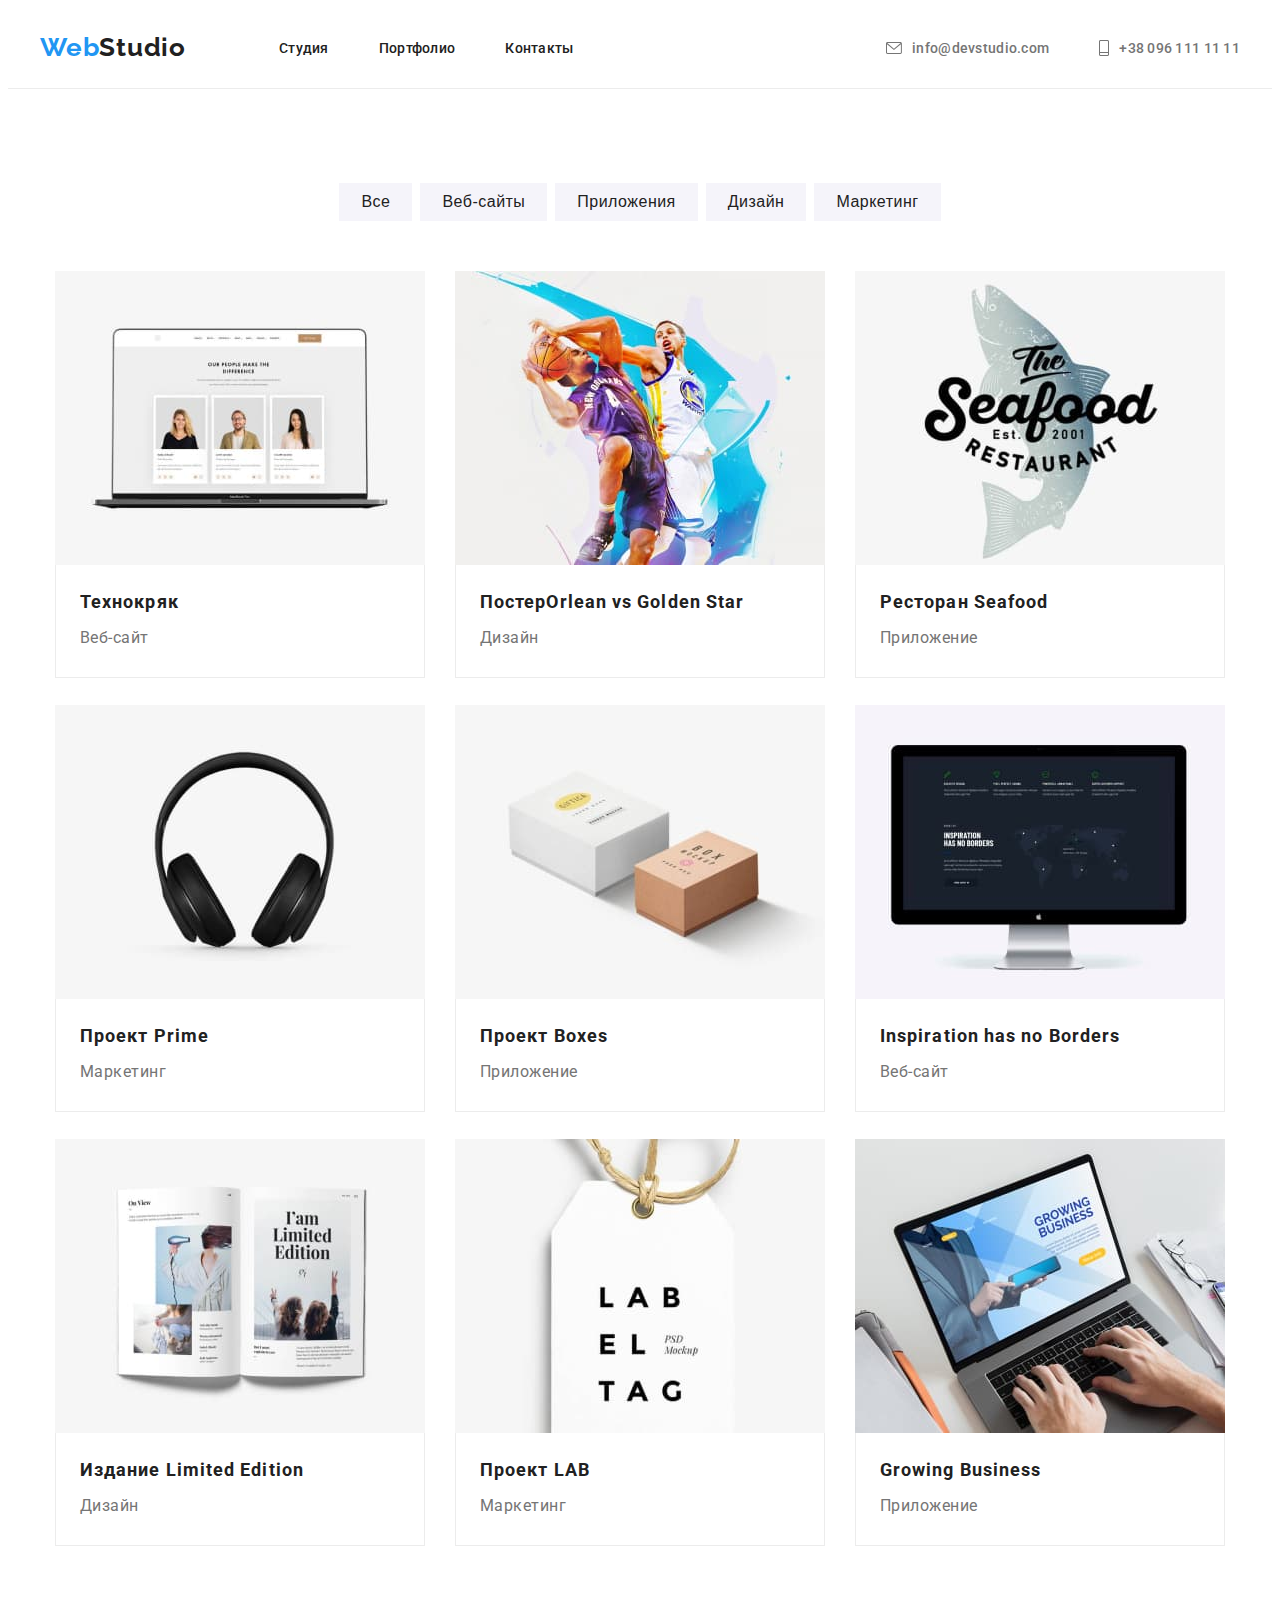
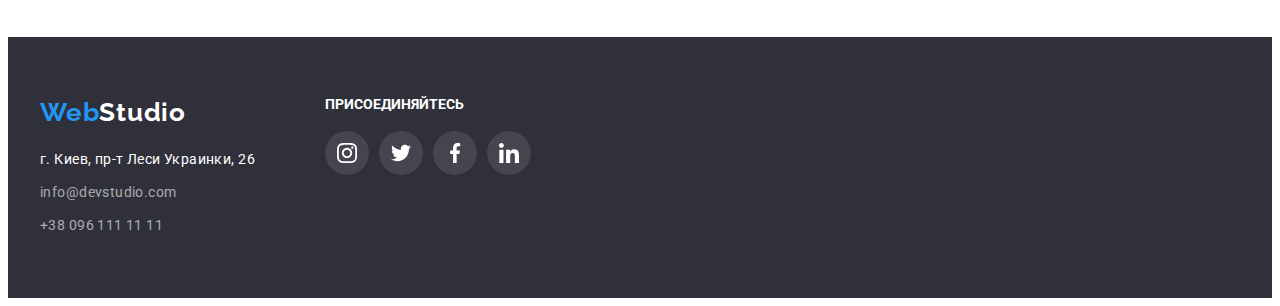
==== portfolio.html @ 46af0da9 "add" ====
<!DOCTYPE html>
<html lang="ru">

<head>
  <meta charset="UTF-8" />
  <meta http-equiv="X-UA-Compatible" content="IE=edge" />
  <meta name="viewport" content="width=, initial-scale=1.0" />
  <title>Document</title>
  <link href="https://fonts.googleapis.com/css2?family=Raleway:wght@700&family=Roboto:wght@400;500;700;900&display=swap"
    rel="stylesheet">
  <link rel="stylesheet" href="https://cdnjs.cloudflare.com/ajax/libs/modern-normalize/1.1.0/modern-normalize.min.css"
    integrity="sha512-wpPYUAdjBVSE4KJnH1VR1HeZfpl1ub8YT/NKx4PuQ5NmX2tKuGu6U/JRp5y+Y8XG2tV+wKQpNHVUX03MfMFn9Q=="
    crossorigin="anonymous" referrerpolicy="no-referrer" />
  <link rel="stylesheet" href="./css/styles.css" />
</head>

<body>
  <header class="header">
    <div class="container header-container">
      <nav class="header-navigation">
        <a lang="en" class="link header-web-logo" href="./index.html">Web<span
            class="header-Studio-logo">Studio</span></a>
        <ul class="list header-list">
          <li class="header-item"><a class="link header-link" href="./index.html">Студия</a></li>
          <li class="header-item"><a class="link header-link" href="./portfolio.html">Портфолио</a></li>
          <li class="header-item"><a class="link header-link" href="">Контакты</a></li>
        </ul>
      </nav>
      <ul class="header-connect-list list">
        <li class="header-connect-item"><a class="header-mailto link" href="mailto:info@devstudio.com">
            <svg class="header-connect-icon-mailto" width="16" height="12">
              <use href="./image/icons.svg#icon-mail"></use>
            </svg>info@devstudio.com</a>
        </li>
        <li class="header-connect-item"><a class="header-tel-link link" href="tel:+380961111111">
            <svg class="header-connect-icon-tel" width="10" height="16">
              <use href="./image/icons.svg#icon-tel"></use>
            </svg>+38 096 111 11 11</a>
        </li>
      </ul>
    </div>
  </header>
  <main>
    <section class="studio">
      <div class="container studio-container">
        <h1 class="visually-hidden">Скрытый заголовок</h1>
        <ul class="studio-list-btn list">
          <li class="studio-item-btn"><button class="studio-btn" type="button">Все</button></li>
          <li class="studio-item-btn"><button class="studio-btn" type="button">Веб-сайты</button></li>
          <li class="studio-item-btn"><button class="studio-btn" type="button">Приложения</button></li>
          <li class="studio-item-btn"><button class="studio-btn" type="button">Дизайн</button></li>
          <li class="studio-item-btn"><button class="studio-btn" type="button">Маркетинг</button></li>
        </ul>
        <ul class="studio-list list">
          <li class="studio-item">
            <a class="link studio-link">
              <img class="studio-item-img" src="./image/img8.jpg" alt="монитор компьютера с фотографиями" width="370"
                height="294" />
              <div class="studio-card-image">
                <h3 class="studio-title">Технокряк</h3>
                <p class="studio-text">Веб-сайт</p>
              </div>
            </a>
          </li>
          <li class="studio-item">
            <a class="link studio-link">
              <img class="studio-item-img" src="./image/img9.jpg" alt="два баскетболиста борются за мяч" width="370"
                height="294" />
              <div class="studio-card-image">
                <h3 class="studio-title">Постер<span lang="en">Orlean vs Golden Star</span> </h3>
                <p class="studio-text">Дизайн</p>
              </div>
            </a>
          </li>
          <li class="studio-item">
            <a class="link studio-link">
              <img class="studio-item-img" src="./image/img10.jpg" alt="логотип ресторана SeaFood" width="370"
                height="294" />
              <div class="studio-card-image">
                <h3 class="studio-title">Ресторан <span lang="en">Seafood</span></h3>
                <p class="studio-text">Приложение</p>
              </div>
            </a>
          </li>
          <li class="studio-item">
            <a class="link studio-link">
              <img class="studio-item-img" src="./image/img11.jpg" alt="наушники" width="370" height="294" />
              <div class="studio-card-image">
                <h3 class="studio-title">Проект <span lang="en"></span>Prime</h3>
                <p class="studio-text">Маркетинг</p>
              </div>
            </a>
          </li>
          <li class="studio-item">
            <a class="link studio-link">
              <img class="studio-item-img" src="./image/img12.jpg" alt="две коробки" width="370" height="294">
              <div class="studio-card-image">
                <h3 class="studio-title">Проект <span lang="en">Boxes</span></h3>
                <p class="studio-text">Приложение</p>
              </div>
            </a>
          </li>
          <li class="studio-item">
            <a class="link studio-link">
              <img class="studio-item-img" src="./image/img13.jpg" alt="экран монитора компьютера" width="370"
                height="294" />
              <div class="studio-card-image">
                <h3 class="studio-title" lang="en">Inspiration has no Borders</h3>
                <p class="studio-text">Веб-сайт</p>
              </div>
            </a>
          </li>
          <li class="studio-item">
            <a class="link studio-link">
              <img class="studio-item-img" src="./image/img14.jpg" alt="открытая книга" width="370" height="294" />
              <div class="studio-card-image">
                <h3 class="studio-title">Издание <span lang="en">Limited Edition</span></h3>
                <p class="studio-text">Дизайн</p>
              </div>
            </a>
          </li>
          <li class="studio-item">
            <a class="link studio-link">
              <img class="studio-item-img" src="./image/img15.jpg" alt="товарный ярлык" width="370" height="294" />
              <div class="studio-card-image">
                <h3 class="studio-title">Проект <span lang="en">LAB</span></h3>
                <p class="studio-text">Маркетинг</p>
              </div>
            </a>
          </li>
          <li class="studio-item">
            <a class="link studio-link">
              <img class="studio-item-img" src="./image/img16.jpg" alt="человек работает за ноутбуком" width="370"
                height="294" />
              <div class="studio-card-image">
                <h3 class="studio-title" lang="en">Growing Business</h3>
                <p class="studio-text">Приложение</p>
              </div>
            </a>
          </li>
        </ul>
      </div>
    </section>
  </main>
  <footer class="footer">
    <div class="container footer-container">
      <div class="footer-container-address">
        <a lang="en" class="link footer-web-logo" href="./index.html">Web<span
            class="footer-Studio-logo">Studio</span></a>
        <address class="footer-address">
          <ul class="footer-list list">
            <li class="footer-item">
              <a class="footer-link link" href="https://goo.gl/maps/U1iyjjEfAbTLzfu76" target="_blank"
                rel="noopener noreferrer">г. Киев, пр-т Леси Украинки, 26
              </a>
            </li>
            <li class="footer-item"><a class="footer-mailto link"
                href="mailto:info@devstudio.com">info@devstudio.com</a></li>
            <li class="footer-item"><a class="footer-tel link" href="tel:+380961111111">+38 096 111 11 11</a>
            </li>
          </ul>
        </address>
      </div>
      <div class="footer-container-link">
        <h3 class="footer-container-link-title">ПРИСОЕДИНЯЙТЕСЬ</h3>
        <ul class="footer-social-list list">
          <li class="footer-social-item">
            <a href="" class="footer-social-link link">
              <svg class="footer-social-icon" width="20" height="20">
                <use href="./image/icons.svg#icon-instagram"></use>
              </svg>
            </a>
          </li>
          <li class="footer-social-item">
            <a href="" class="footer-social-link link">
              <svg class="footer-social-icon" width="20" height="20">
                <use href="./image/icons.svg#icon-twitter"></use>
              </svg>
            </a>
          </li>
          <li class="footer-social-item">
            <a href="" class="footer-social-link link">
              <svg class="footer-social-icon" width="20" height="20">
                <use href="./image/icons.svg#icon-facebook"></use>
              </svg>
            </a>
          </li>
          <li class="footer-social-item">
            <a href="" class="footer-social-link link">
              <svg class="footer-social-icon" width="20" height="20">
                <use href="./image/icons.svg#icon-linkedin"></use>
              </svg>
            </a>
          </li>
        </ul>
      </div>
    </div>
  </footer>
</body>

</html>
---- css/styles.css ----
:root {
  --main-title-color: #ffffff;
  --second-title-color: #212121;
  --main-text-color: #757575;
  --second-text-color: rgba(255, 255, 255, 0.6);
  --accent-color: #2196f3;
  --main-btn-color: #ffffff;
  --second-btn-color: #212121;
  --main-header-text-color: #212121;
  --second-header-text-color: #757575;
  --second-accent-color: #188ce8;
  --second-section-color: #f5f4fa;
  --icon-color: #afb1b8;
}

p,
h1,
h2,
h3,
h4,
h5,
h6 {
  margin: 0;
}

ul {
  margin: 0;
  padding: 0;
}

img {
  display: block;
  max-width: 100%;
}

.container {
  width: 1200px;
  padding-left: 15px;
  padding-right: 15px;
  margin: 0 auto;
}

body {
  font-family: "Roboto", sans-serif;
  color: var(--main-text-color);
}

.list {
  list-style: none;
}

.link {
  text-decoration: none;
}

.visually-hidden {
  position: absolute;
  white-space: nowrap;
  width: 1px;
  height: 1px;
  overflow: hidden;
  border: 0;
  padding: 0;
  clip: rect(0 0 0 0);
  clip-path: inset(50%);
  margin: -1px;
}

/* !------------------------------header---------------------------------*/

.header {
  background: #ffffff;
  padding-top: 24px;
  padding-bottom: 25px;
  border-bottom: 1px solid #ececec;
}

.header-container {
  display: flex;
  align-items: center;
}

.header-navigation {
  display: flex;
  align-items: center;
}

.header-web-logo {
  font-family: Raleway;
  font-style: normal;
  font-weight: 700;
  font-size: 26px;
  line-height: 1.2;
  letter-spacing: 0.03em;
  color: var(--accent-color);
}

.header-Studio-logo {
  margin-right: 93px;
  color: var(--second-btn-color);
}

.header-list {
  display: flex;
}

.header-item:not(:last-child) {
  margin-right: 50px;
}

.header-link {
  padding-top: 31px;
  padding-bottom: 31px;

  font-weight: 500;
  font-size: 14px;
  line-height: 1.15;
  letter-spacing: 0.02em;
  color: var(--main-header-text-color);
}

.header-link:hover,
.header-link:focus {
  color: var(--accent-color);
}

.header-connect-list {
  display: flex;
  margin-left: auto;
}

.header-connect-item {
  display: flex;
  align-items: center;
}

.header-mailto {
  display: flex;
  align-items: center;
  font-weight: 500;
  font-size: 14px;
  line-height: 1.15;
  letter-spacing: 0.02em;
  color: var(--second-header-text-color);
}

.header-mailto:hover,
.header-mailto:focus {
  color: var(--accent-color);
}

.header-tel-link {
  display: flex;
  align-items: center;
  margin-left: 50px;

  font-weight: 500;
  font-size: 14px;
  line-height: 1.15;
  letter-spacing: 0.02em;
  color: var(--second-header-text-color);
}

.header-tel-link:hover,
.header-tel-.header-link:focus {
  color: var(--accent-color);
}

.header-connect-icon-mailto {
  fill: currentColor;
  align-items: center;
  margin-right: 10px;
}

.header-connect-icon-tel {
  fill: currentColor;
  align-items: center;
  margin-right: 10px;
}

/* !----------------------------hero-----------------------------------*/

.hero {
  background-image: linear-gradient(
      rgba(47, 48, 58, 0.4),
      rgba(47, 48, 58, 0.4)
    ),
    url("../image/hero-bg.jpg");
  background-color: #2f303a;
  padding-top: 200px;
  padding-bottom: 200px;
  max-width: 1600px;
  padding-left: 15px;
  padding-right: 15px;
  margin: 0 auto;
}

.hero-container {
  display: flex;
  width: 696px;
  margin-right: auto;
  margin-left: auto;
  margin-bottom: 30px;
  text-align: center;
}

.hero-container-btn {
  display: flex;
  width: 200px;
  margin-right: auto;
  margin-left: auto;
  text-align: center;
}

.hero-title {
  font-weight: 900;
  font-size: 44px;
  line-height: 1.36;
  letter-spacing: 0.06em;
  text-transform: uppercase;
  color: var(--main-title-color);
}

.hero-btn {
  width: 200px;
  height: 50px;
  padding: 0;
  border: 0;

  cursor: pointer;
  background-color: var(--accent-color);
  font-weight: 700;
  font-size: 16px;
  line-height: 1.87;
  letter-spacing: 0.06em;
  color: var(--main-btn-color);
}

.hero-btn:hover,
.hero-btn:focus {
  color: var(--main-btn-color);
  background-color: var(--second-accent-color);
}

/* !-------------------------------benefits------------------------------------*/

.benefits {
  padding-top: 94px;
  padding-bottom: 94px;
  background-color: var(--main-btn-color);
}

.benefits-list {
  display: flex;
}

.benefits-container {
  display: flex;
}

.benefits-item-icon {
  display: flex;
  width: 270px;
  height: 120px;
  align-items: center;
  justify-content: center;
  margin-bottom: 30px;
  background-color: var(--second-section-color);
}

.benefits-item:not(:last-child) {
  margin-right: 30px;
}

.benefits-title {
  margin-bottom: 10px;
  width: 270px;

  font-weight: 700;
  font-size: 14px;
  line-height: 1.15;
  letter-spacing: 0.03em;
  text-transform: uppercase;
  color: var(--second-title-color);
}

.benefits-text {
  font-weight: normal;
  font-size: 14px;
  line-height: 1.71;
  letter-spacing: 0.03em;
  color: var(--main-text-color);
}

/* !---------------------about-----------------------------------*/

.about {
  padding-bottom: 94px;
  background-color: var(--main-btn-color);
}

.about-title {
  margin-bottom: 50px;
  width: 377px;
  text-align: center;
  margin-left: auto;
  margin-right: auto;

  font-weight: 700;
  font-size: 36px;
  line-height: 1.17;
  letter-spacing: 0.03em;
  color: var(--second-title-color);
}

.about-container {
  text-align: center;
}

.about-list {
  display: flex;
}

.about-item:not(:last-child) {
  margin-right: 30px;
}

.about-item-img {
  display: block;
  max-width: 100%;
  height: auto;
}

/* !------------------------team-------------------------------------------*/

.team {
  padding-top: 94px;
  padding-bottom: 94px;
  background-color: var(--second-section-color);
}

.team-container {
  text-align: center;
}

.team-title {
  width: 265px;
  text-align: center;
  margin-left: auto;
  margin-right: auto;
  margin-bottom: 50px;

  font-weight: bold;
  font-size: 36px;
  line-height: 1.17;
  letter-spacing: 0.03em;
  color: #212121;
}

.team-list {
  display: flex;
}

.team-item-title {
  font-weight: 500;
  font-size: 16px;
  line-height: 1.19;
  letter-spacing: 0.03em;
  color: var(--second-title-color);
}

.team-item-text {
  font-weight: 400;
  font-size: 16px;
  line-height: 1.19;
  letter-spacing: 0.03em;
  color: var(--main-text-color);
}

.team-item:not(:last-child) {
  margin-right: 30px;
}

.team-item-text {
  padding-top: 10px;
  margin-bottom: 16px;
}

.team-item-img {
  display: block;
  max-width: 100%;
  height: auto;
}

.team-card-image {
  display: block;
  padding-top: 30px;
  padding-bottom: 30px;
  width: 270px;
  border-bottom-right-radius: 4px;
  border-bottom-left-radius: 4px;
  background-color: var(--main-title-color);
  box-shadow: 0px 2px rgba(0, 0, 0, 0.2), 0px 1px rgba(0, 0, 0, 0.14),
    0px 1px rgba(0, 0, 0, 0.12);
}

.team-social-list {
  display: flex;
  justify-content: center;
}

.team-social-item {
  width: 44px;
  height: 44px;
}

.team-social-item + .team-social-item {
  margin-left: 10px;
}

.team-social-link {
  width: 100%;
  height: 100%;
  border-radius: 50%;
  display: flex;
  align-items: center;
  justify-content: center;
  color: var(--icon-color);
}

.team-social-link:hover,
.team-social-link:focus {
  background-color: var(--accent-color);
  color: var(--main-title-color);
}

.team-social-icon {
  fill: currentColor;
}

/*  !---------------------CUSTOMERS---------------------- */

.customers {
  padding-top: 94px;
  padding-bottom: 94px;
  background-color: var(--main-btn-color);
}

.customers-container {
}

.customers-title {
  margin-bottom: 50px;

  font-weight: 700;
  font-size: 36px;
  line-height: 1.17;
  line-height: 100%;
  text-align: center;
  color: var(--second-title-color);
}

.customers-list {
  display: flex;
  justify-content: space-between;
}

.customers-item {
  display: flex;
  }

.customers-link {
  display: flex;
  width: 170px;
  height: 92px;
  border: 1px solid #afb1b8;
  border-radius: 4px;
  justify-content: center;
  align-items: center;
  color: var(--icon-color);
}

.customers-link:hover,
.customers-link:focus {
  padding: 16px 32px 16px 32px;
  background-color: var(--main-title-color);
  color: var(--accent-color);
  border: 1px solid var(--accent-color); 
}

.customers-svg {
  display: flex;
  width: 106px;
  height: 60px;
  fill: currentColor;
}

/* !--------------------------footer------------------------------------------*/

.footer {
  /* display: flex; */
  padding-top: 60px;
  padding-bottom: 60px;
  background-color: #2f303a;
}

.footer-container {
  /* display: block; */
  display: flex;
  /* justify-contact: baseline; */
}

.footer-web-logo {
  font-family: Raleway;
  font-style: normal;
  font-weight: 700;
  font-size: 26px;
  line-height: 1.2;
  letter-spacing: 0.03em;
  color: var(--accent-color);
}

.footer-Studio-logo {
  color: var(--main-title-color);
}

.footer-address {
  margin-top: 20px;
}

.footer-item:not(:last-child) {
  margin-bottom: 9px;
}

.footer-link {
  font-style: normal;
  font-weight: 400;
  font-size: 14px;
  line-height: 1.71;
  letter-spacing: 0.03em;
  color: #ffffff;
}

.footer-container-link {
  margin-left: 70px;
}

.footer-container-link-title {
  font-size: 14px;
  line-height: 1.14;
  line-height: 100%;
  vertical-align: Top;
  color: var(--main-title-color);
}

.footer-link:hover,
.footer-link:focus {
  color: var(--accent-color);
}

.footer-mailto {
  font-style: normal;
  font-weight: 400;
  font-size: 14px;
  line-height: 1.71;
  letter-spacing: 0.03em;
  color: var(--second-text-color);
}

.footer-mailto:hover,
.footer-mailto:focus {
  color: var(--accent-color);
}

.footer-tel {
  font-style: normal;
  font-weight: 400;
  font-size: 14px;
  line-height: 1.71;
  letter-spacing: 0.03em;
  color: var(--second-text-color);
}

.footer-tel:hover,
.footer-tel:focus {
  color: var(--accent-color);
}

.footer-social-list {
  display: flex;
}

.footer-social-link {
  width: 100%;
  height: 100%;
  border-radius: 50%;
  display: flex;
  align-items: center;
  justify-content: center;
  color: var(--main-title-color);
  background-color: rgba(255, 255, 255, 0.1);
}

.footer-social-item {
  margin-top: 20px;
  width: 44px;
  height: 44px;
}

.footer-social-item:not(:last-child) {
  margin-right: 10px;
}

.footer-social-link:hover,
.footer-social-link:focus {
  background-color: var(--accent-color);
  color: var(--main-title-color);
}

.footer-social-icon {
  fill: currentColor;
}

/* !-----------------------studio------------------------------------------*/

.studio {
  padding-top: 94px;
  padding-bottom: 94px;
  background-color: var(--main-btn-color);
}

.studio-container {
  display: block;
}

.studio-list {
  display: flex;
  flex-wrap: wrap;
  justify-content: center;
}

.studio-list-btn {
  display: flex;
  justify-content: center;
  margin-bottom: 50px;
}

.studio-item {
  width: 370px;
  margin-right: 30px;
  margin-bottom: 30px;
  }

.studio-item:nth-child(n + 7) {
  margin-bottom: 0;
}

.studio-item:nth-child(3n + 3) {
  margin-right: 0;
}

.studio-link {
  display: block;
  width: 370px;
  height: 404px;
  }

.studio-link:hover,
.studio-link:focus {
  box-shadow: 0px 1px 1px rgba(0, 0, 0, 0.12), 
  0px 4px 4px rgba(0, 0, 0, 0.06), 
  1px 4px 6px rgba(0, 0, 0, 0.16);
}

.studio-item-img {
  display: block;
  max-width: 100%;
  height: auto;
}

.studio-item-btn {
  display: flex;
}

.studio-item-btn:not(:last-child) {
  margin-right: 8px;
}

.studio-btn {
  display: flex;
  padding: 6px 22px 6px 22px;
  border-style: none;

  background-color: #f5f4fa;
  cursor: pointer;
  font-weight: 500;
  font-size: 16px;
  line-height: 1.62;
  letter-spacing: 0.03em;
  color: var(--second-title-color);
}

.studio-btn:hover,
.studio-btn:focus {
  color: var(--main-btn-color);
  background-color: var(--accent-color);
  box-shadow: 0px 2px rgba(0, 0, 0, 0.12), 0px 1px rgba(0, 0, 0, 0.08),
    0px 3px rgba(0, 0, 0, 0.1);
}

.studio-card-image {
  padding: 20px 24px 20px 24px;
  border: 1px solid #ececec;
  border-top: none;
  background-color: var(--main-title-color);
}

.studio-title {
  margin-bottom: 4px;

  font-weight: 700;
  font-size: 18px;
  line-height: 1.87;
  letter-spacing: 0.06em;
  color: var(--second-title-color);
}

.studio-text {
  margin-bottom: 4px;

  font-weight: 400;
  font-size: 16px;
  line-height: 1.87;
  letter-spacing: 0.03em;
  color: var(--main-text-color);
}
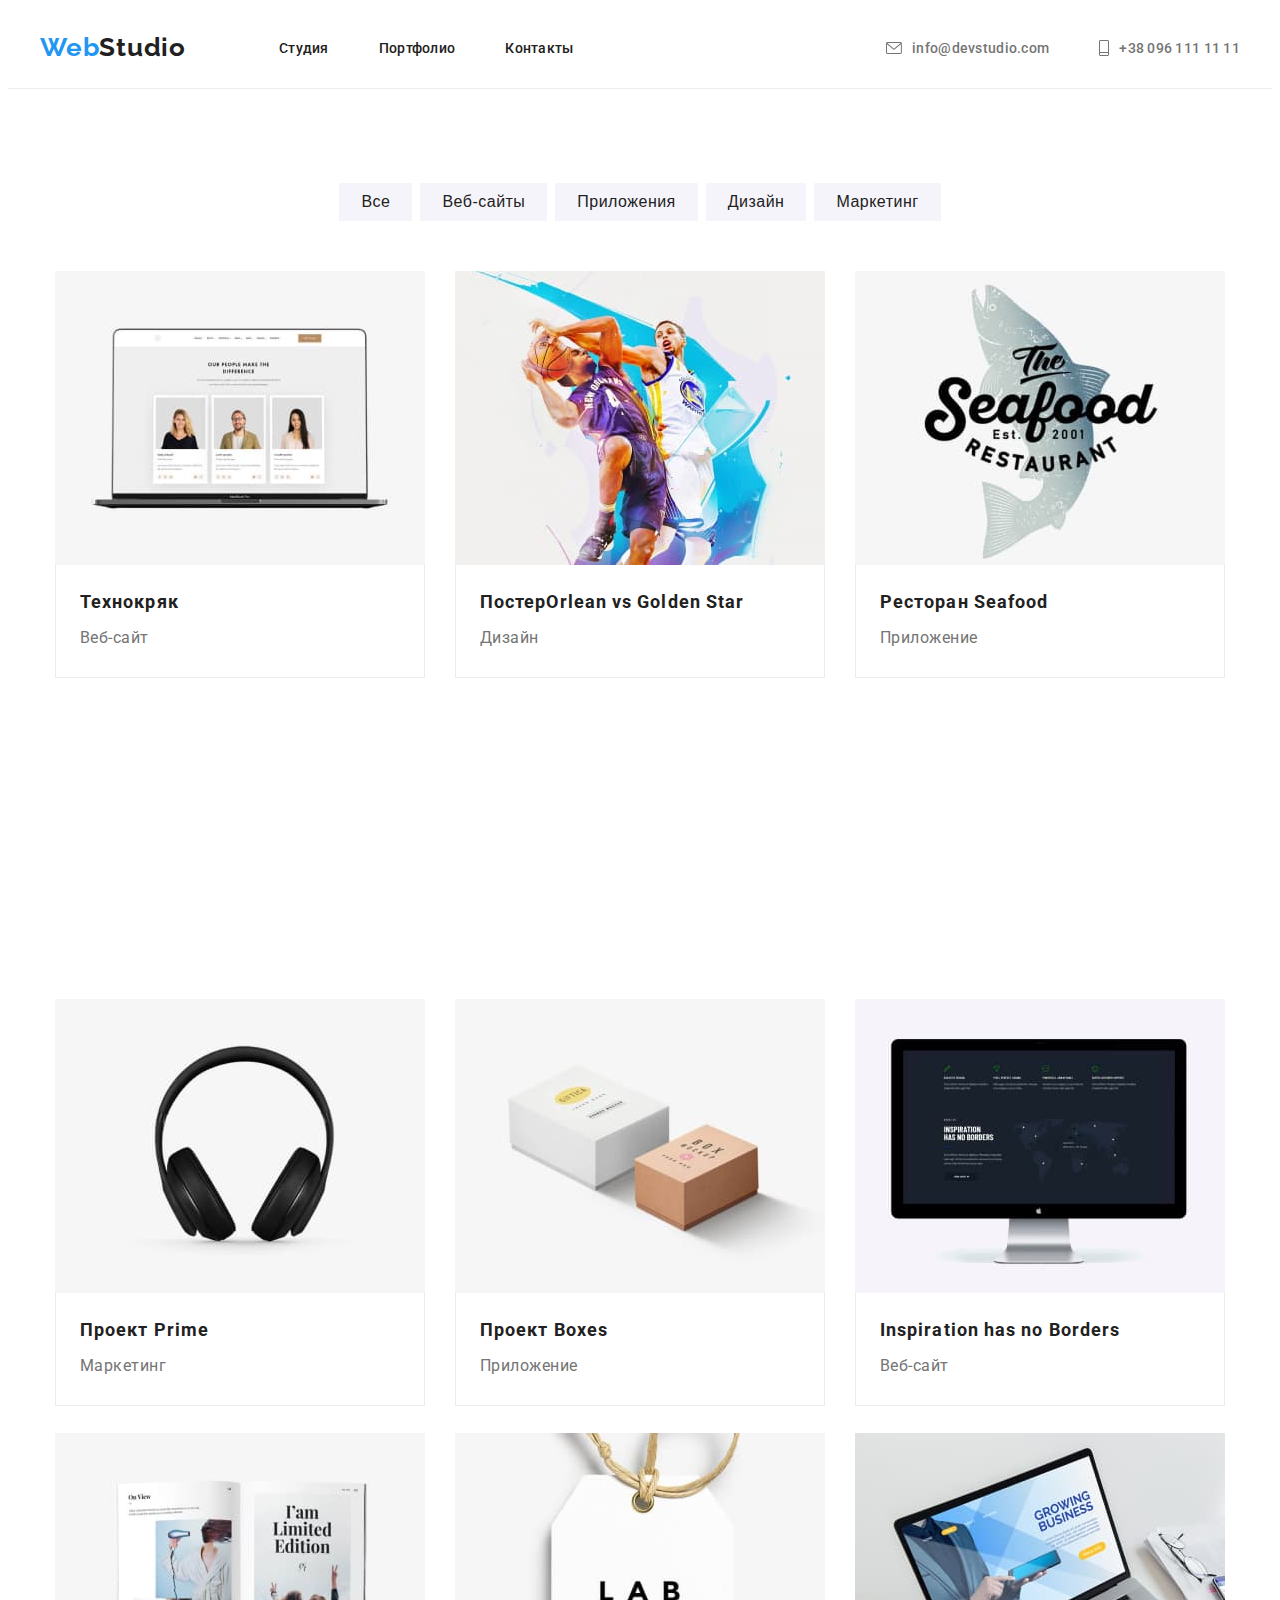
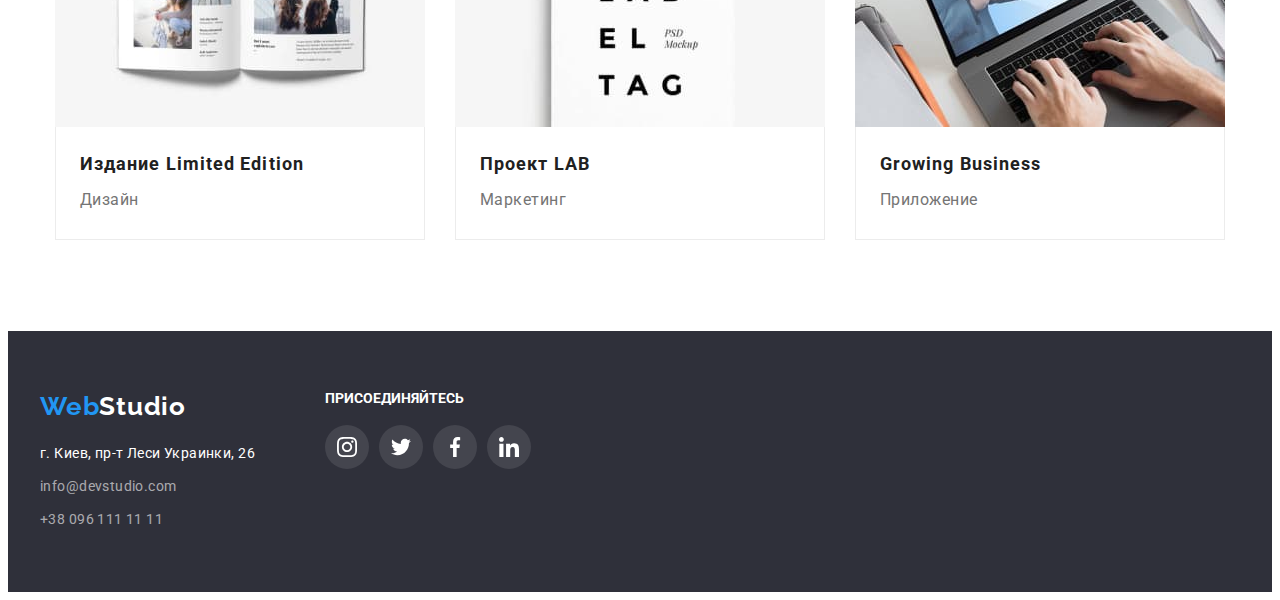
==== commit 2093fb49: "add text" ====
--- a/portfolio.html
+++ b/portfolio.html
@@ -53,18 +53,23 @@
         </ul>
         <ul class="studio-list list">
           <li class="studio-item">
-            <a class="link studio-link">
-              <img class="studio-item-img" src="./image/img8.jpg" alt="монитор компьютера с фотографиями" width="370"
-                height="294" />
-              <div class="studio-card-image">
-                <h3 class="studio-title">Технокряк</h3>
-                <p class="studio-text">Веб-сайт</p>
-              </div>
-            </a>
-          </li>
-          <li class="studio-item">
-            <a class="link studio-link">
-              <img class="studio-item-img" src="./image/img9.jpg" alt="два баскетболиста борются за мяч" width="370"
+            <div class="studio-item-wrap">
+            <a class="link studio-link"><img class="studio-item-img" src="./image/img8.jpg" alt="монитор компьютера с фотографиями" width="370" height="294" />
+            <p class="studio-item-text">Технокряк это современная площадка распространения коронавируса.
+              Компании используют эту платформу для цифрового шпионажа и атак на защищённые сервера конкурентов.</p>
+            </div>
+            
+          
+            <div class="studio-card-image">
+              <h3 class="studio-title">Технокряк</h3>
+              <p class="studio-text">Веб-сайт</p>
+            </div>
+          </a>
+            
+            </li>
+            <li class="studio-item">
+              <a class="link studio-link">
+                <img class="studio-item-img" src="./image/img9.jpg" alt="два баскетболиста борются за мяч" width="370"
                 height="294" />
               <div class="studio-card-image">
                 <h3 class="studio-title">Постер<span lang="en">Orlean vs Golden Star</span> </h3>
--- a/css/styles.css
+++ b/css/styles.css
@@ -11,6 +11,7 @@
   --second-accent-color: #188ce8;
   --second-section-color: #f5f4fa;
   --icon-color: #afb1b8;
+  --timing-function: cubic-bezier(0.4, 0, 0.2, 1);
 }
 
 p,
@@ -66,7 +67,7 @@
   margin: -1px;
 }
 
-/* !------------------------------header---------------------------------*/
+/* !------------------------header---------------------------------*/
 
 .header {
   background: #ffffff;
@@ -112,6 +113,8 @@
   padding-top: 31px;
   padding-bottom: 31px;
 
+  position: relative;
+
   font-weight: 500;
   font-size: 14px;
   line-height: 1.15;
@@ -122,6 +125,27 @@
 .header-link:hover,
 .header-link:focus {
   color: var(--accent-color);
+}
+
+.header-link::after {
+  content: "";
+  position: absolute;
+  left: 0;
+  bottom: 0;
+
+  display: block;
+  width: 100%;
+  height: 4px;
+  background-color: var(--accent-color);
+
+  opacity: 0;
+  transition: opacity 250ms var(--timing-function);
+}
+
+.header-link:hover::after {
+  display: block;
+  background-color: var(--accent-color);
+  opacity: 1;
 }
 
 .header-connect-list {
@@ -321,6 +345,10 @@
   display: flex;
 }
 
+.about-item {
+  position: relative;
+}
+
 .about-item:not(:last-child) {
   margin-right: 30px;
 }
@@ -329,6 +357,25 @@
   display: block;
   max-width: 100%;
   height: auto;
+}
+
+.about-item-text {
+  position: absolute;
+  bottom: 0;
+  padding-top: 27px;
+  /* justify-content: center;
+  align-items: center;
+  text-align: center; */
+  width: 370px;
+  height: 70px;
+  background: rgba(47, 48, 58, 0.8);
+
+font-size: 14px;
+line-height: 1.14;
+text-align: center;
+letter-spacing: 0.03em;
+text-transform: uppercase;
+color: var(--main-btn-color);
 }
 
 /* !------------------------team-------------------------------------------*/
@@ -659,6 +706,10 @@
   margin-right: 0;
 }
 
+.studio-item:hover .studio-item-text {
+  transform: translateY(0);
+}
+
 .studio-link {
   display: block;
   width: 370px;
@@ -672,6 +723,29 @@
   1px 4px 6px rgba(0, 0, 0, 0.16);
 }
 
+.studio-item-wrap {
+    position: relative;
+  overflow: hidden;
+  height: 294px;
+}
+
+.studio-item-text {
+  position: absolute;
+  top: 0;
+  left: 0;
+  color: var(--main-title-color);
+  background-color: rgba(33, 150, 243, 0.9);
+  padding: 63px 24px 63px 24px;
+  overflow: auto;
+  transform: translateY(100%);
+  transition: transform 250ms var(--timing-function);
+
+  height: 100%;
+  font-size: 18px;
+line-height: 1.56;
+letter-spacing: 0.03em;
+}
+
 .studio-item-img {
   display: block;
   max-width: 100%;
@@ -704,8 +778,9 @@
 .studio-btn:focus {
   color: var(--main-btn-color);
   background-color: var(--accent-color);
-  box-shadow: 0px 2px rgba(0, 0, 0, 0.12), 0px 1px rgba(0, 0, 0, 0.08),
-    0px 3px rgba(0, 0, 0, 0.1);
+  box-shadow: 0px 3px 1px rgba(0, 0, 0, 0.1), 0px 1px 2px rgba(0, 0, 0, 0.08), 0px 2px 2px rgba(0, 0, 0, 0.12);
+border-radius: 4px;box-shadow: 0px 3px 1px rgba(0, 0, 0, 0.1), 0px 1px 2px rgba(0, 0, 0, 0.08), 0px 2px 2px rgba(0, 0, 0, 0.12);
+border-radius: 4px;
 }
 
 .studio-card-image {
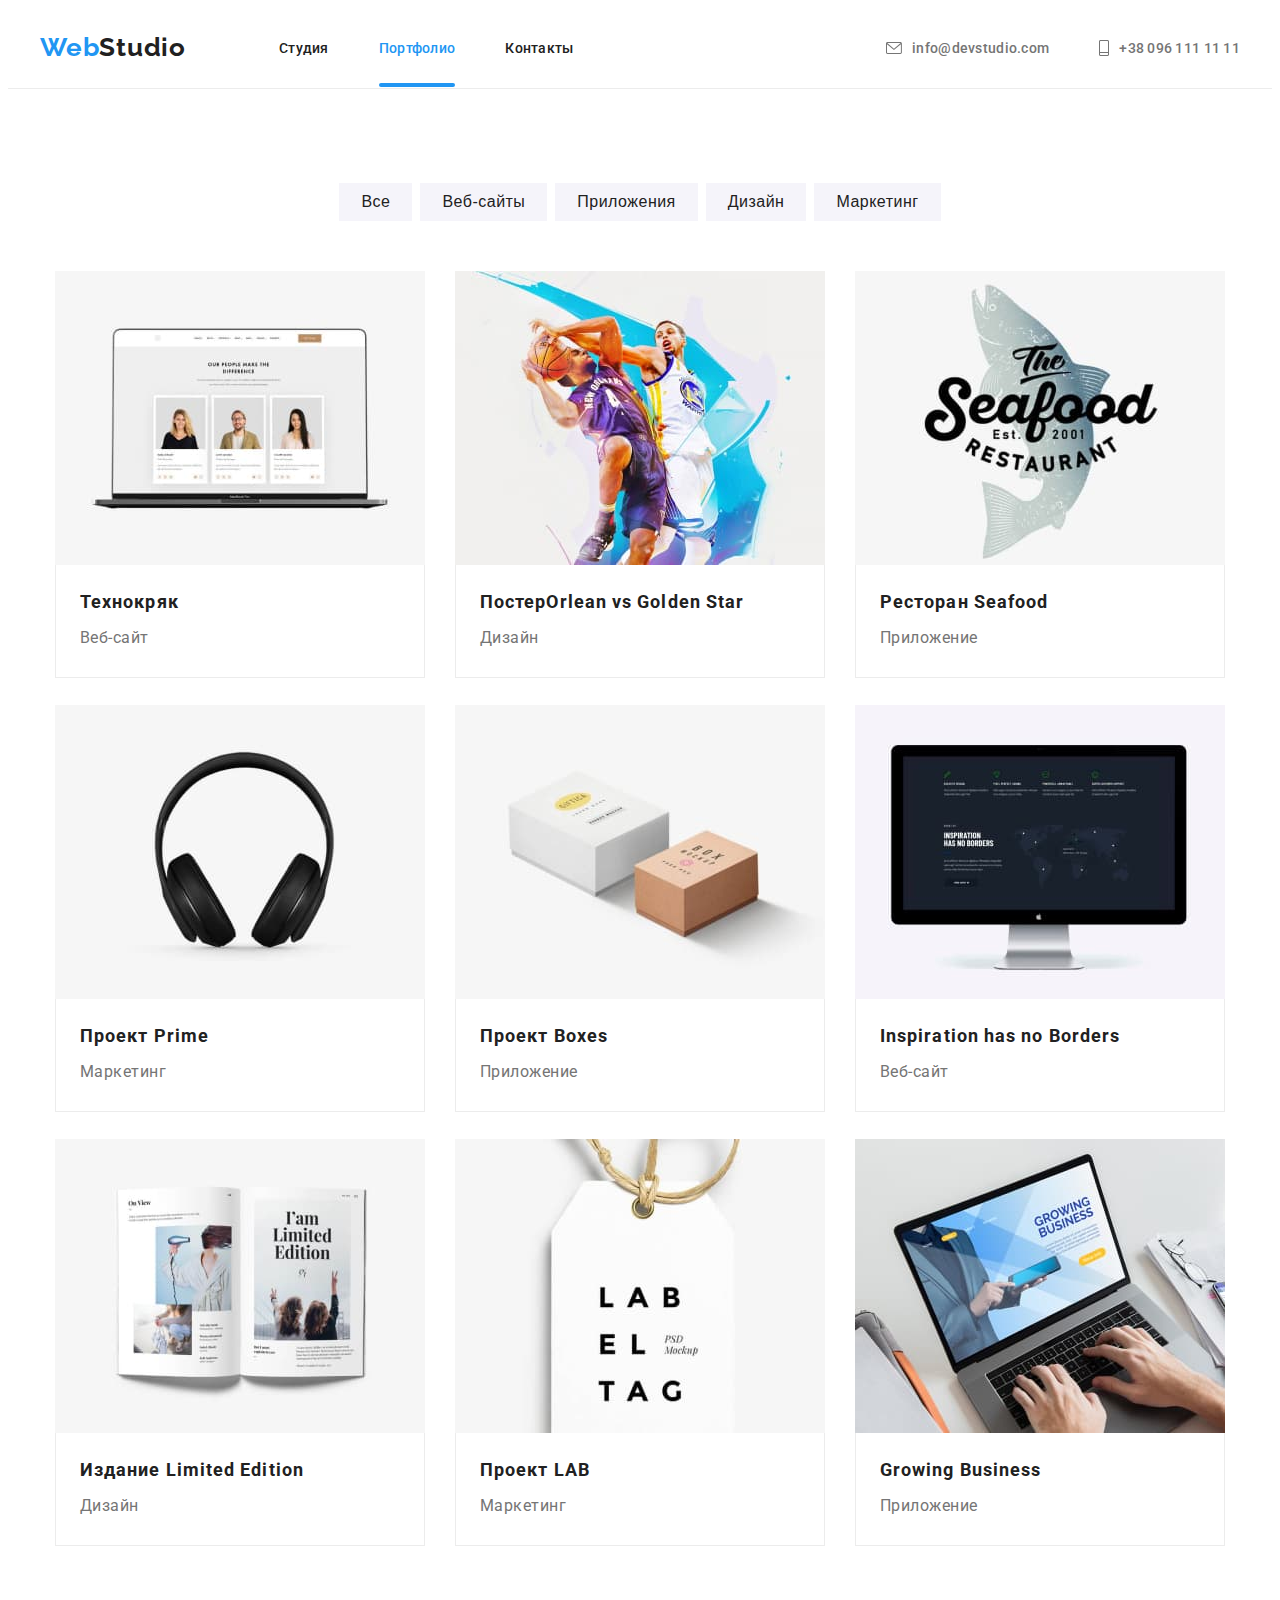
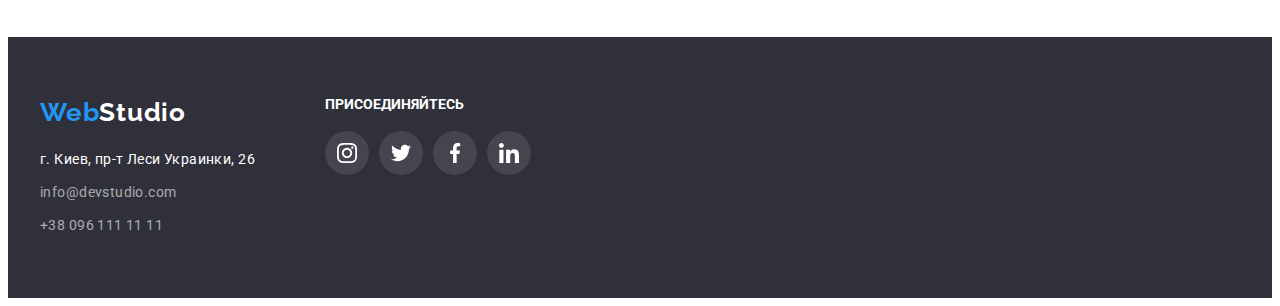
==== commit 18ca9f99: "seems finished" ====
--- a/portfolio.html
+++ b/portfolio.html
@@ -22,7 +22,7 @@
             class="header-Studio-logo">Studio</span></a>
         <ul class="list header-list">
           <li class="header-item"><a class="link header-link" href="./index.html">Студия</a></li>
-          <li class="header-item"><a class="link header-link" href="./portfolio.html">Портфолио</a></li>
+          <li class="header-item"><a class="link header-link current" href="./portfolio.html">Портфолио</a></li>
           <li class="header-item"><a class="link header-link" href="">Контакты</a></li>
         </ul>
       </nav>
@@ -53,24 +53,27 @@
         </ul>
         <ul class="studio-list list">
           <li class="studio-item">
-            <div class="studio-item-wrap">
-            <a class="link studio-link"><img class="studio-item-img" src="./image/img8.jpg" alt="монитор компьютера с фотографиями" width="370" height="294" />
-            <p class="studio-item-text">Технокряк это современная площадка распространения коронавируса.
-              Компании используют эту платформу для цифрового шпионажа и атак на защищённые сервера конкурентов.</p>
-            </div>
-            
-          
-            <div class="studio-card-image">
-              <h3 class="studio-title">Технокряк</h3>
-              <p class="studio-text">Веб-сайт</p>
-            </div>
-          </a>
-            
-            </li>
-            <li class="studio-item">
-              <a class="link studio-link">
+            <a class="link studio-link">
+              <div class="studio-item-wrap">
+                <img class="studio-item-img" src="./image/img8.jpg" alt="монитор компьютера с фотографиями" width="370"
+                  height="294" />
+                <p class="studio-item-text">Технокряк это современная площадка распространения коронавируса.
+                  Компании используют эту платформу для цифрового шпионажа и атак на защищённые сервера конкурентов.</p>
+              </div>
+              <div class="studio-card-image">
+                <h3 class="studio-title">Технокряк</h3>
+                <p class="studio-text">Веб-сайт</p>
+              </div>
+            </a>
+          </li>
+          <li class="studio-item">
+            <a class="link studio-link">
+              <div class="studio-item-wrap">
                 <img class="studio-item-img" src="./image/img9.jpg" alt="два баскетболиста борются за мяч" width="370"
-                height="294" />
+                  height="294" />
+                <p class="studio-item-text">Технокряк это современная площадка распространения коронавируса.
+                  Компании используют эту платформу для цифрового шпионажа и атак на защищённые сервера конкурентов.</p>
+              </div>
               <div class="studio-card-image">
                 <h3 class="studio-title">Постер<span lang="en">Orlean vs Golden Star</span> </h3>
                 <p class="studio-text">Дизайн</p>
@@ -79,8 +82,12 @@
           </li>
           <li class="studio-item">
             <a class="link studio-link">
-              <img class="studio-item-img" src="./image/img10.jpg" alt="логотип ресторана SeaFood" width="370"
-                height="294" />
+              <div class="studio-item-wrap">
+                <img class="studio-item-img" src="./image/img10.jpg" alt="логотип ресторана SeaFood" width="370"
+                  height="294" />
+                <p class="studio-item-text">Технокряк это современная площадка распространения коронавируса.
+                  Компании используют эту платформу для цифрового шпионажа и атак на защищённые сервера конкурентов.</p>
+              </div>
               <div class="studio-card-image">
                 <h3 class="studio-title">Ресторан <span lang="en">Seafood</span></h3>
                 <p class="studio-text">Приложение</p>
@@ -89,7 +96,11 @@
           </li>
           <li class="studio-item">
             <a class="link studio-link">
-              <img class="studio-item-img" src="./image/img11.jpg" alt="наушники" width="370" height="294" />
+              <div class="studio-item-wrap">
+                <img class="studio-item-img" src="./image/img11.jpg" alt="наушники" width="370" height="294" />
+                <p class="studio-item-text">Технокряк это современная площадка распространения коронавируса.
+                  Компании используют эту платформу для цифрового шпионажа и атак на защищённые сервера конкурентов.</p>
+              </div>
               <div class="studio-card-image">
                 <h3 class="studio-title">Проект <span lang="en"></span>Prime</h3>
                 <p class="studio-text">Маркетинг</p>
@@ -98,7 +109,11 @@
           </li>
           <li class="studio-item">
             <a class="link studio-link">
-              <img class="studio-item-img" src="./image/img12.jpg" alt="две коробки" width="370" height="294">
+              <div class="studio-item-wrap">
+                <img class="studio-item-img" src="./image/img12.jpg" alt="две коробки" width="370" height="294">
+                <p class="studio-item-text">Технокряк это современная площадка распространения коронавируса.
+                  Компании используют эту платформу для цифрового шпионажа и атак на защищённые сервера конкурентов.</p>
+              </div>
               <div class="studio-card-image">
                 <h3 class="studio-title">Проект <span lang="en">Boxes</span></h3>
                 <p class="studio-text">Приложение</p>
@@ -107,8 +122,12 @@
           </li>
           <li class="studio-item">
             <a class="link studio-link">
-              <img class="studio-item-img" src="./image/img13.jpg" alt="экран монитора компьютера" width="370"
-                height="294" />
+              <div class="studio-item-wrap">
+                <img class="studio-item-img" src="./image/img13.jpg" alt="экран монитора компьютера" width="370"
+                  height="294" />
+                <p class="studio-item-text">Технокряк это современная площадка распространения коронавируса.
+                  Компании используют эту платформу для цифрового шпионажа и атак на защищённые сервера конкурентов.</p>
+              </div>
               <div class="studio-card-image">
                 <h3 class="studio-title" lang="en">Inspiration has no Borders</h3>
                 <p class="studio-text">Веб-сайт</p>
@@ -117,7 +136,11 @@
           </li>
           <li class="studio-item">
             <a class="link studio-link">
-              <img class="studio-item-img" src="./image/img14.jpg" alt="открытая книга" width="370" height="294" />
+              <div class="studio-item-wrap">
+                <img class="studio-item-img" src="./image/img14.jpg" alt="открытая книга" width="370" height="294" />
+                <p class="studio-item-text">Технокряк это современная площадка распространения коронавируса.
+                  Компании используют эту платформу для цифрового шпионажа и атак на защищённые сервера конкурентов.</p>
+              </div>
               <div class="studio-card-image">
                 <h3 class="studio-title">Издание <span lang="en">Limited Edition</span></h3>
                 <p class="studio-text">Дизайн</p>
@@ -126,7 +149,11 @@
           </li>
           <li class="studio-item">
             <a class="link studio-link">
-              <img class="studio-item-img" src="./image/img15.jpg" alt="товарный ярлык" width="370" height="294" />
+              <div class="studio-item-wrap">
+                <img class="studio-item-img" src="./image/img15.jpg" alt="товарный ярлык" width="370" height="294" />
+                <p class="studio-item-text">Технокряк это современная площадка распространения коронавируса.
+                  Компании используют эту платформу для цифрового шпионажа и атак на защищённые сервера конкурентов.</p>
+              </div>
               <div class="studio-card-image">
                 <h3 class="studio-title">Проект <span lang="en">LAB</span></h3>
                 <p class="studio-text">Маркетинг</p>
@@ -135,8 +162,12 @@
           </li>
           <li class="studio-item">
             <a class="link studio-link">
-              <img class="studio-item-img" src="./image/img16.jpg" alt="человек работает за ноутбуком" width="370"
-                height="294" />
+              <div class="studio-item-wrap">
+                <img class="studio-item-img" src="./image/img16.jpg" alt="человек работает за ноутбуком" width="370"
+                  height="294" />
+                <p class="studio-item-text">Технокряк это современная площадка распространения коронавируса.
+                  Компании используют эту платформу для цифрового шпионажа и атак на защищённые сервера конкурентов.</p>
+              </div>
               <div class="studio-card-image">
                 <h3 class="studio-title" lang="en">Growing Business</h3>
                 <p class="studio-text">Приложение</p>
--- a/css/styles.css
+++ b/css/styles.css
@@ -120,6 +120,7 @@
   line-height: 1.15;
   letter-spacing: 0.02em;
   color: var(--main-header-text-color);
+  transition: color 250ms linear;
 }
 
 .header-link:hover,
@@ -127,7 +128,7 @@
   color: var(--accent-color);
 }
 
-.header-link::after {
+.header-link.current::after {
   content: "";
   position: absolute;
   left: 0;
@@ -136,10 +137,15 @@
   display: block;
   width: 100%;
   height: 4px;
+  border-radius: 2px;
   background-color: var(--accent-color);
 
-  opacity: 0;
+  opacity: 1;
   transition: opacity 250ms var(--timing-function);
+}
+
+.current {
+  color: var(--accent-color);
 }
 
 .header-link:hover::after {
@@ -166,6 +172,7 @@
   line-height: 1.15;
   letter-spacing: 0.02em;
   color: var(--second-header-text-color);
+  transition: color 250ms linear;
 }
 
 .header-mailto:hover,
@@ -183,6 +190,7 @@
   line-height: 1.15;
   letter-spacing: 0.02em;
   color: var(--second-header-text-color);
+  transition: color 250ms linear;
 }
 
 .header-tel-link:hover,
@@ -258,6 +266,7 @@
   line-height: 1.87;
   letter-spacing: 0.06em;
   color: var(--main-btn-color);
+  transition: color 250ms linear, background-color 250ms linear;
 }
 
 .hero-btn:hover,
@@ -370,12 +379,12 @@
   height: 70px;
   background: rgba(47, 48, 58, 0.8);
 
-font-size: 14px;
-line-height: 1.14;
-text-align: center;
-letter-spacing: 0.03em;
-text-transform: uppercase;
-color: var(--main-btn-color);
+  font-size: 14px;
+  line-height: 1.14;
+  text-align: center;
+  letter-spacing: 0.03em;
+  text-transform: uppercase;
+  color: var(--main-btn-color);
 }
 
 /* !------------------------team-------------------------------------------*/
@@ -514,7 +523,7 @@
 
 .customers-item {
   display: flex;
-  }
+}
 
 .customers-link {
   display: flex;
@@ -532,7 +541,7 @@
   padding: 16px 32px 16px 32px;
   background-color: var(--main-title-color);
   color: var(--accent-color);
-  border: 1px solid var(--accent-color); 
+  border: 1px solid var(--accent-color);
 }
 
 .customers-svg {
@@ -696,7 +705,7 @@
   width: 370px;
   margin-right: 30px;
   margin-bottom: 30px;
-  }
+}
 
 .studio-item:nth-child(n + 7) {
   margin-bottom: 0;
@@ -714,17 +723,16 @@
   display: block;
   width: 370px;
   height: 404px;
-  }
+}
 
 .studio-link:hover,
 .studio-link:focus {
-  box-shadow: 0px 1px 1px rgba(0, 0, 0, 0.12), 
-  0px 4px 4px rgba(0, 0, 0, 0.06), 
-  1px 4px 6px rgba(0, 0, 0, 0.16);
+  box-shadow: 0px 1px 1px rgba(0, 0, 0, 0.12), 0px 4px 4px rgba(0, 0, 0, 0.06),
+    1px 4px 6px rgba(0, 0, 0, 0.16);
 }
 
 .studio-item-wrap {
-    position: relative;
+  position: relative;
   overflow: hidden;
   height: 294px;
 }
@@ -742,8 +750,8 @@
 
   height: 100%;
   font-size: 18px;
-line-height: 1.56;
-letter-spacing: 0.03em;
+  line-height: 1.56;
+  letter-spacing: 0.03em;
 }
 
 .studio-item-img {
@@ -772,15 +780,19 @@
   line-height: 1.62;
   letter-spacing: 0.03em;
   color: var(--second-title-color);
+  transition: color 250ms linear, background-color 250ms linear;
 }
 
 .studio-btn:hover,
 .studio-btn:focus {
   color: var(--main-btn-color);
   background-color: var(--accent-color);
-  box-shadow: 0px 3px 1px rgba(0, 0, 0, 0.1), 0px 1px 2px rgba(0, 0, 0, 0.08), 0px 2px 2px rgba(0, 0, 0, 0.12);
-border-radius: 4px;box-shadow: 0px 3px 1px rgba(0, 0, 0, 0.1), 0px 1px 2px rgba(0, 0, 0, 0.08), 0px 2px 2px rgba(0, 0, 0, 0.12);
-border-radius: 4px;
+  box-shadow: 0px 3px 1px rgba(0, 0, 0, 0.1), 0px 1px 2px rgba(0, 0, 0, 0.08),
+    0px 2px 2px rgba(0, 0, 0, 0.12);
+  border-radius: 4px;
+  box-shadow: 0px 3px 1px rgba(0, 0, 0, 0.1), 0px 1px 2px rgba(0, 0, 0, 0.08),
+    0px 2px 2px rgba(0, 0, 0, 0.12);
+  border-radius: 4px;
 }
 
 .studio-card-image {
@@ -809,3 +821,52 @@
   letter-spacing: 0.03em;
   color: var(--main-text-color);
 }
+
+.backdrop {
+  width: 100vw;
+  height: 100vh;
+  background-color: rgba(0, 0, 0, 0.2);
+  position: fixed;
+  top: 0;
+  transition: opacity 250ms, visibility 250ms;
+}
+
+.backdrop.is-hidden .modal {
+  transform: scale(1.5) rotate(180deg);
+  transition: transform 500ms;
+}
+
+.modal {
+  width: 528px;
+  min-height: 581px;
+  background-color: var(--main-title-color);
+  border-radius: 4px;
+  box-shadow: 0px 1px 3px rgba(0, 0, 0, 0.12), 0px 1px 1px rgba(0, 0, 0, 0.14),
+    0px 2px 1px rgba(0, 0, 0, 0.2);
+  position: absolute;
+  top: 50%;
+  left: 50%;
+  transform: scale(1) rotate(0);
+  transform: translate(-50%, -50%);
+  transition: transform 500ms;
+}
+
+.modal-close {
+  width: 30px;
+  height: 30px;
+  background-color: transparent;
+  border: 1px solid rgba(0, 0, 0, 0.1);
+  border-radius: 50%;
+  position: absolute;
+  top: 8px;
+  right: 8px;
+  display: flex;
+  align-items: center;
+  justify-content: center;
+}
+
+.is-hidden {
+  visibility: hidden;
+  opacity: 0;
+  pointer-events: none;
+}
